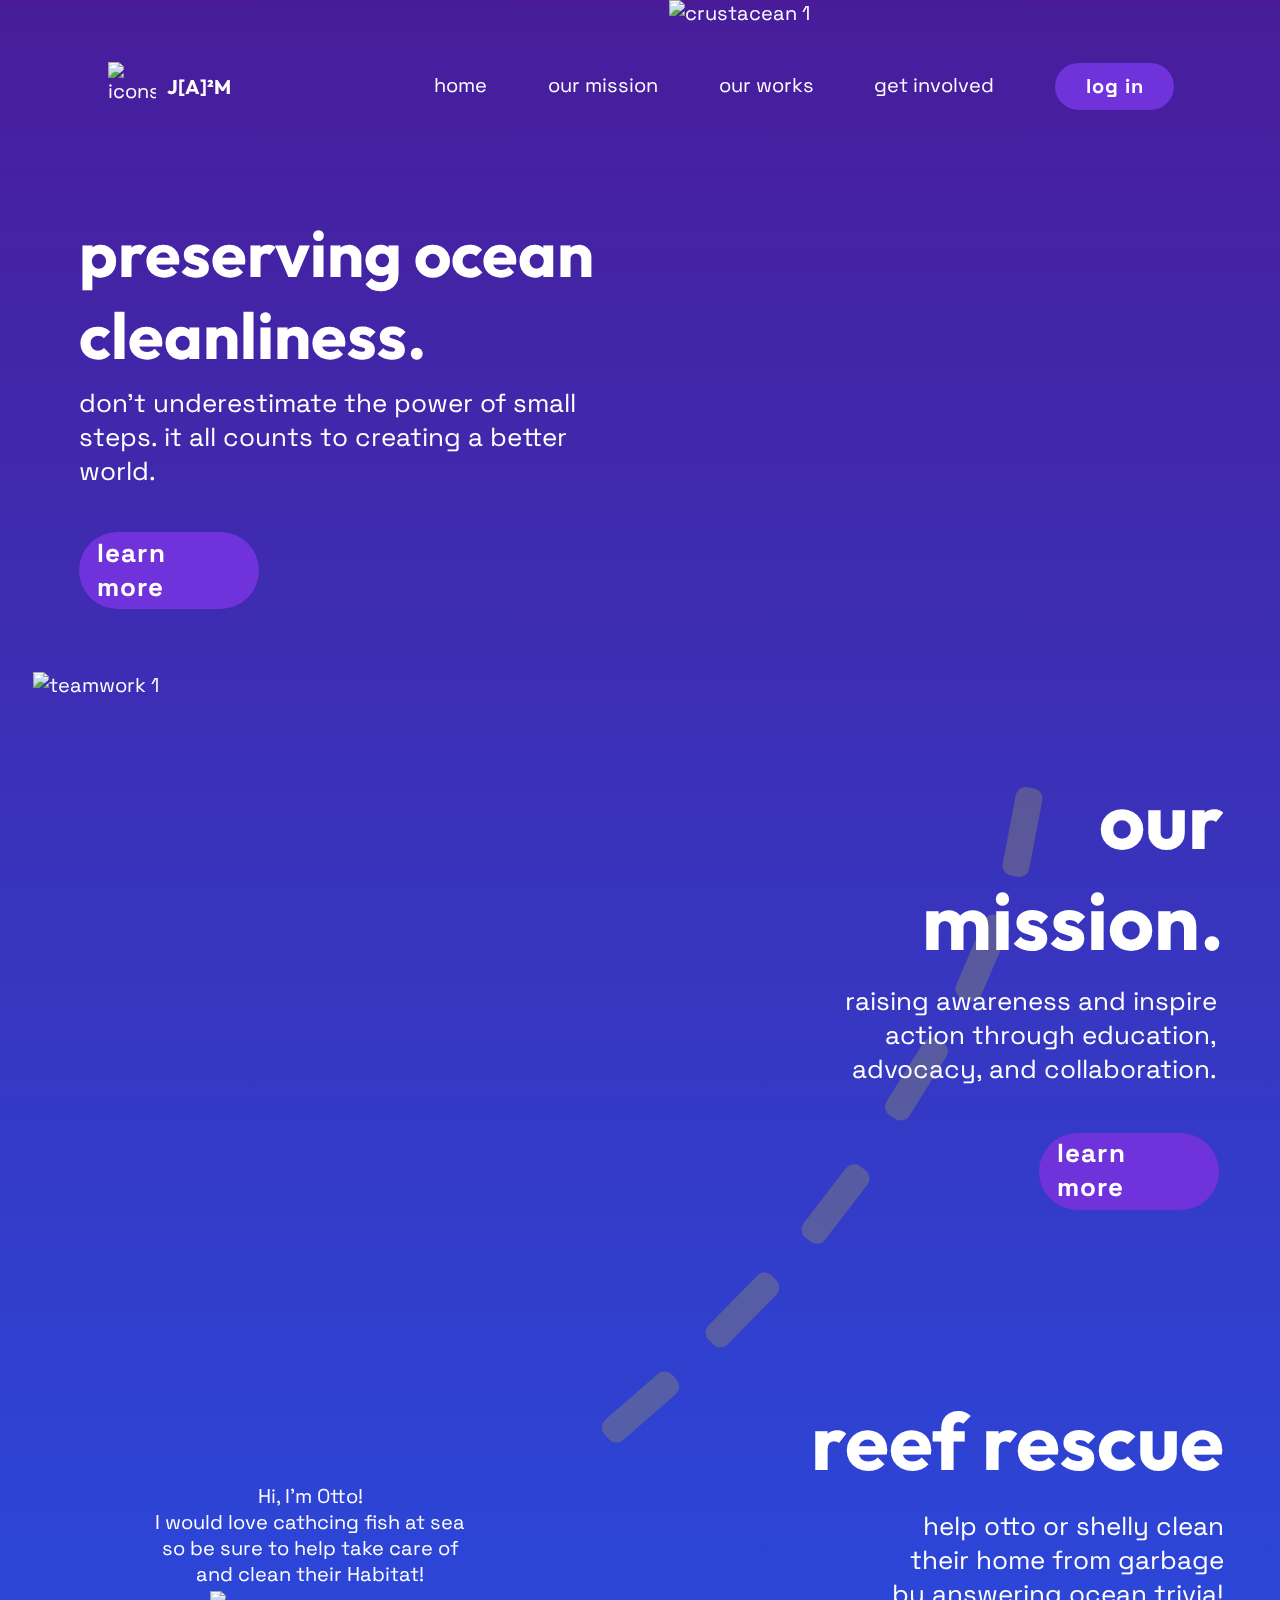
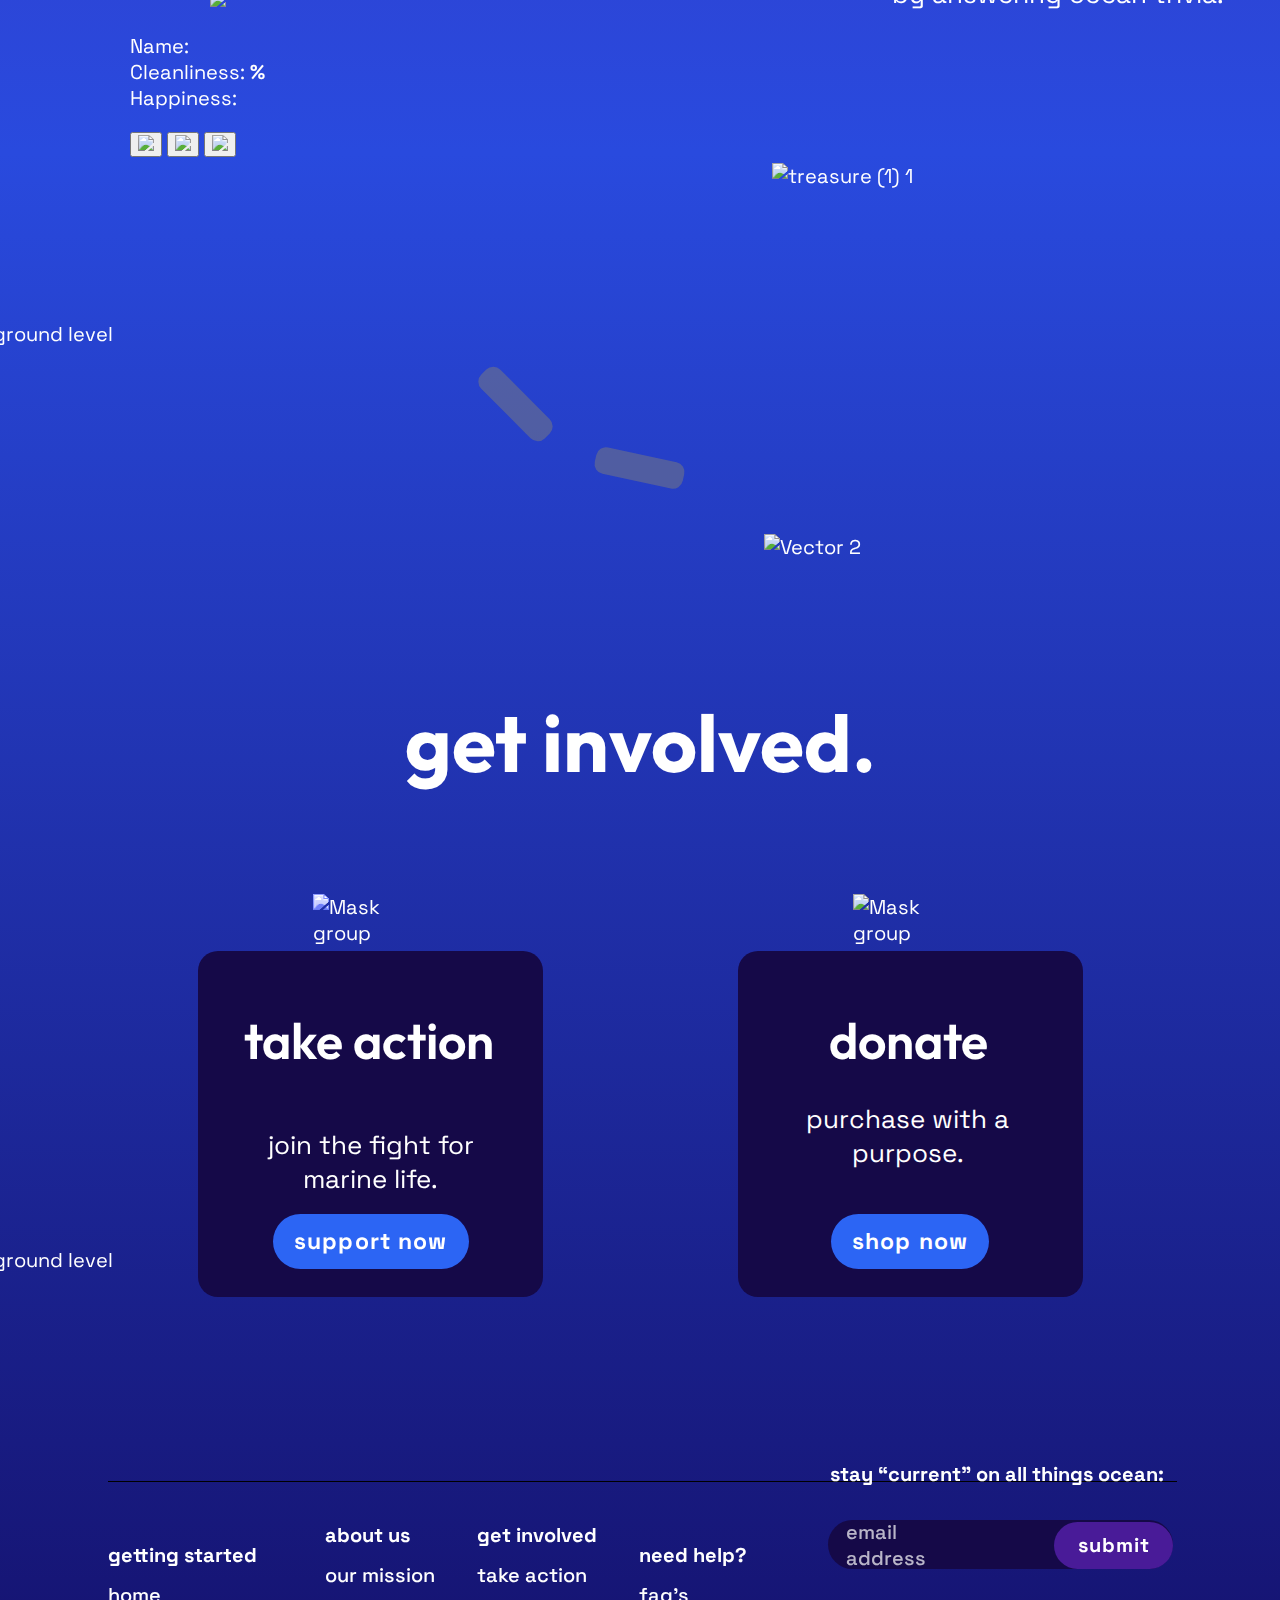
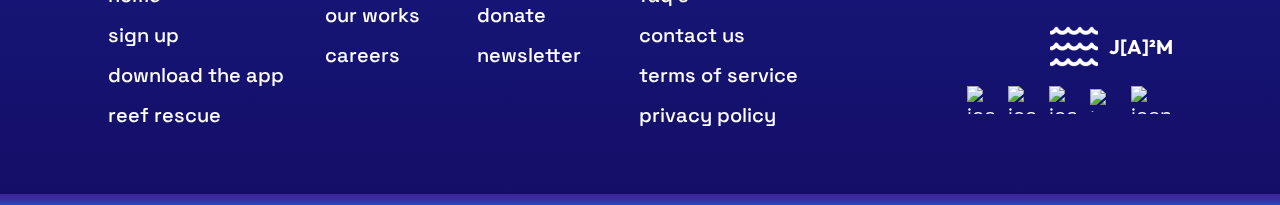
==== AnimaPackage-Flex-kbDJo/Otto.html @ 7777e270 "Add files via upload" ====
<!DOCTYPE html>
<html>
  <head>
    <meta charset="utf-8" />
    <!--<meta name=description content="This site was generated with Anima. www.animaapp.com"/>-->
    <!-- <link rel="shortcut icon" type=image/png href="https://animaproject.s3.amazonaws.com/home/favicon.png" /> -->
    <meta name="viewport" content="width=1440, maximum-scale=1.0" />
    <link rel="shortcut icon" type="image/png" href="https://animaproject.s3.amazonaws.com/home/favicon.png" />
    <meta name="og:type" content="website" />
    <meta name="twitter:card" content="photo" />
    <link rel="stylesheet" type="text/css" href="css/desktop-1.css" />
    <link rel="stylesheet" type="text/css" href="css/styleguide.css" />
    <link rel="stylesheet" type="text/css" href="css/globals.css" />
    <title> J[A]²M</title>
  </head>
  <body style="margin: 0">
    <input type="hidden" id="anPageName" name="page" value="desktop-1" />
    <div class="container-center-horizontal">
      <div class="desktop-1 screen">
        <div class="overlap-group4 spacegrotesk-normal-white-20px">
          <div class="rectangle-15"></div>
          <img class="underground-level" src="https://i.imgur.com/uPf0TE9.png" alt="underground level" />
          <img class="underground-level-1" src="https://i.imgur.com/pdkL51W.png" alt="underground level" />
          <footer class="footer">
            <div class="other-stuff spacegrotesk-bold-white-20px">
              <p class="getting-started-home">
                <span class="spacegrotesk-bold-white-20px">getting started<br /><br /></span
                ><span class="spacegrotesk-medium-white-20px"
                  >home<br /><br />sign up<br /><br />download the app<br /><br />reef rescue</span
                >
              </p>
              <div class="about-us-our-mission-our-works-careers">
                <span class="spacegrotesk-bold-white-20px">about us<br /><br /></span
                ><span class="spacegrotesk-medium-white-20px">our mission<br /><br />our works<br /><br />careers</span>
              </div>
              <div class="get-involved-take-ac">
                <span class="spacegrotesk-bold-white-20px">get involved<br /><br /></span
                ><span class="spacegrotesk-medium-white-20px">take action<br /><br />donate<br /><br />newsletter</span>
              </div>
              <p class="need-help-faqs-con">
                <span class="spacegrotesk-bold-white-20px">need help?<br /><br /></span
                ><span class="spacegrotesk-medium-white-20px"
                  >faq’s<br /><br />contact us<br /><br />terms of service<br /><br />privacy policy</span
                >
              </p>
            </div>
            <div class="flex-col">
              <div class="newsletter">
                <p class="stay-current-on-all-things-ocean spacegrotesk-bold-white-20px">
                  stay “current” on all things ocean:
                </p>
                <div class="overlap-group-1">
                  <div class="email-address spacegrotesk-medium-white-20px">email address</div>
                  <div class="learn-more-butt"><div class="submit spacegrotesk-bold-white-20px">submit</div></div>
                </div>
              </div>
              <div class="logo">
                <div class="flex-row">
                  <img
                    class="icons8-sea-waves-100-1"
                    src="img/icons8-sea-waves-100-1@2x.png"
                    alt="icons8-sea-waves-100 1"
                  />
                  <div class="jam">J[A]²M</div>
                </div>
                <div class="icon-container">
                  <img class="icon" src="https://i.imgur.com/kvqTQUo.png" alt="icon-facebook" />
                  <img class="icon" src="https://i.imgur.com/C5AHWCq.png" alt="icon-instagram" />
                  <img class="icon" src="https://i.imgur.com/YiGvRbE.png" alt="icon-linkedin" />
                  <img class="icon-twitter" src="https://i.imgur.com/aSnq5az.png" alt="icon-twitter" />
                  <img class="icon-youtube" src="https://i.imgur.com/RIFMLdv.png" alt="icon &#34;youtube&#34;" />
                </div>
              </div>
            </div>
          </footer>
          <div class="rectangle-13"></div>
          <div class="get-involved">
            <h1 class="title outfit-bold-white-80px">get involved.</h1>
            <div class="overlap-group-container">
              <div class="overlap-group">
                <div class="overlap-group-2">
                  <div class="rectangle-12"></div>
                  <div class="take-action">take action</div>

                  <p class="join-the-fight-for-marine-life spacegrotesk-normal-white-26px">
                    join the fight for marine life.
                  </p>

                  <img class="mask-group" src="https://i.imgur.com/fzIxtU1.png" alt="Mask group" />
                </div>
                <div class="learn-more-butt-1 learn-more-butt-3"><div class="x-now">support now</div></div>
              </div>

              <div class="overlap-group">
                <div class="rectangle-12"></div>
                <div class="learn-more-butt-2 learn-more-butt-3"><div class="x-now">shop now</div></div>
                <div class="donate">donate</div>
                <div class="purchase-with-a-purpose spacegrotesk-normal-white-26px">purchase with a purpose.</div>
                <img class="mask-group-1" src="https://i.imgur.com/Mtyb3Xr.png" alt="Mask group" />
              </div>
            </div>
          </div>

          <div class="path">
            <div class="rectangle-10"></div>
            <div class="flex-col-1 flex-col-5">
              <div class="rectangle-2"></div>
              <div class="rectangle-11"></div>
            </div>
            <div class="rectangle-8"></div>
            <div class="rectangle-7"></div>
            <div class="rectangle-6"></div>
            <div class="rectangle-5"></div>
            <div class="rectangle-4"></div>
          </div>

          <div class="tamagochi">
            <img class="shell-1" src="https://i.imgur.com/Re1HujH.png" alt="shell 1" />
                      <!-- game -->

<div class="game-box">
  <section id="question"> <br>Hi, I'm Otto!<br> I would love cathcing fish at sea<br> so be sure to help take care of <br>and clean their Habitat! </section>
 <section class="pet-image-container">
   <img class="pet-image" src="https://i.imgur.com/9r2dxJK.gif">
 </section>
 <section class="dashboard">
   <div>Name: <strong><span class="name"></span></strong></div>
   <div>Cleanliness: <strong><span class="clean"></span> %</strong></div>
   <div>Happiness: <strong><span class="happiness"></span> </strong></div>
 
   <div class="answer-container">
    <button class="treat-button"> <img class="button-img" src="https://i.imgur.com/hsa4h3q.png"/>
     </button> 
    <button onclick="welcome()"> <img class="button-img" src="https://i.imgur.com/5UZ8Zsi.png"/>
     </button> 
    <button class="clean-button"> <img class="button-img" src="https://i.imgur.com/xRyrxXI.png"/>
     </button>  
    </div>
   
 </section>
</div>
<!-- web-app is https, so scripts need to be too -->
<script src="https://code.jquery.com/jquery-2.2.1.min.js"
       integrity="sha256-gvQgAFzTH6trSrAWoH1iPo9Xc96QxSZ3feW6kem+O00="
       crossorigin="anonymous"></script>
<script src="ellehacks.js"></script>

            <div class="flex-col-2 flex-col-5">
              <div class="reef-rescue outfit-bold-white-80px">reef rescue</div>
              <p class="help-otto-or-shelly spacegrotesk-normal-white-26px">
                help otto or shelly clean their home from garbage by answering ocean trivia!
              </p>
              <div class="overlap-group3">
                <img class="treasure-1-1" src="https://i.imgur.com/yb5CrTP.png" alt="treasure (1) 1" />
                <img class="vector-2" src="https://i.imgur.com/D058N0V.png" alt="Vector 2" />
              </div>
            </div>
          </div>

          

          <div class="our-mission">
            <img class="teamwork-1" src="https://i.imgur.com/5xBRyx5.png" alt="teamwork 1" />
            <div class="flex-col-3 flex-col-5">
              <div class="our-mission-1 our-mission-3 outfit-bold-white-80px">our mission.</div>
              <p class="raising-awareness-an spacegrotesk-normal-white-26px">
                raising awareness and inspire action through education, advocacy, and collaboration.
              </p>
              <div class="frame-1"><div class="learn-more">learn more</div></div>
            </div>
          </div>

          <div class="hero">
            <div class="flex-col-4 flex-col-5">
              <div class="preserving-ocean-cleanliness">preserving ocean cleanliness.</div>
              <p class="dont-underestimate spacegrotesk-normal-white-26px">
                don’t underestimate the power of small steps. it all counts to creating a better world.
              </p>
              <div class="frame-1-1"><div class="learn-more">learn more</div></div>
            </div>
            <img class="crustacean-1" src="https://i.imgur.com/eOOaihy.png" alt="crustacean 1" />
          </div>

          <div class="nav-bar">
            <div class="logo-1">
              <img
                class="icons8-sea-waves-100-1"
                src="https://i.imgur.com/xpAgDY8.png"
                alt="icons8-sea-waves-100 1"
              />
              <div class="jam-1">J[A]²M</div>
            </div>
            <div class="log-in-butt"><div class="log-in spacegrotesk-bold-white-20px">log in</div></div>
          </div>

          <div class="our-works">our works</div>
          <div class="our-mission-2 our-mission-3">our mission</div>
          <div class="place">home</div>
          <div class="get-involved-1">get involved</div>
        </div>
      </div>
    </div>
  </body>
</html>
---- AnimaPackage-Flex-kbDJo/css/desktop-1.css ----
/* screen - desktop-1 */

.desktop-1 {
  align-items: flex-start;
  background: linear-gradient(180deg, rgb(73, 27, 152) 0%, rgb(39, 76, 226) 48.44%, rgb(15, 1, 78) 100%);
  background-color: rgba(255,255,255,1.0);
  border: 1px none;
  display: flex;
  height: 3405px;
  overflow: hidden;
  width: 1440px;
}

.desktop-1 .overlap-group4 {
  height: 3740px;
  margin-left: -45px;
  margin-top: -92.0px;
  position: relative;
  width: 1735px;
}

.desktop-1 .rectangle-15 {
  background: linear-gradient(180deg, rgb(72, 29, 155) 0%, rgb(41, 74, 222) 47.92%, rgb(16, 5, 85) 100%);
  height: 3639px;
  left: 45px;
  position: absolute;
  top: 101px;
  width: 1440px;
}

.desktop-1 .underground-level {
  height: 1484px;
  left: 45px;
  position: absolute;
  top: 2013px;
  width: 1440px;
}

.desktop-1 .underground-level-1 {
  height: 558px;
  left: 45px;
  position: absolute;
  top: 2939px;
  width: 1440px;
}

.desktop-1 .footer {
  align-items: flex-end;
  background-color: transparent;
  display: flex;
  flex-direction: row;
  gap: 25px;
  height: 233px;
  justify-content: flex-start;
  left: 233px;
  min-width: 1065px;
  position: absolute;
  top: 3173px;
  width: auto;
}

.desktop-1 .other-stuff {
  align-items: flex-start;
  display: flex;
  height: 189px;
  margin-bottom: 0.42px;
  min-width: 695px;
}

.desktop-1 .getting-started-home {
  letter-spacing: 0;
  line-height: 20px;
  min-height: 189px;
  min-width: 176px;
}

.desktop-1 .about-us-our-mission-our-works-careers {
  letter-spacing: 0;
  line-height: 20px;
  margin-left: 41px;
  min-height: 178px;
  min-width: 111px;
}

.desktop-1 .get-involved-take-ac {
  letter-spacing: 0;
  line-height: 20px;
  margin-left: 41px;
  min-height: 149px;
  min-width: 119px;
}

.desktop-1 .need-help-faqs-con {
  letter-spacing: 0;
  line-height: 20px;
  margin-left: 42px;
  min-height: 189px;
}

.desktop-1 .flex-col {
  align-items: flex-end;
  display: flex;
  flex-direction: column;
  gap: 53px;
  min-height: 233px;
  width: 349px;
}

.desktop-1 .newsletter {
  align-items: flex-start;
  display: flex;
  flex-direction: column;
  gap: 13px;
  min-height: 88px;
  width: 349px;
}

.desktop-1 .stay-current-on-all-things-ocean {
  letter-spacing: 0;
  line-height: normal;
  margin-left: 2px;
  width: 336px;
}

.desktop-1 .overlap-group-1 {
  align-items: center;
  background-color: var(--tolopea);
  border-radius: 50px;
  display: flex;
  gap: 75px;
  height: 49px;
  justify-content: flex-end;
  min-width: 345px;
}

.desktop-1 .email-address {
  letter-spacing: 0;
  line-height: normal;
  margin-top: 1.0px;
  opacity: 0.7;
  width: 133px;
}

.desktop-1 .learn-more-butt {
  align-items: center;
  align-self: flex-end;
  background-color: #491b98;
  border-radius: 40px;
  display: flex;
  gap: 10px;
  height: 47px;
  justify-content: center;
  padding: 11px 13px;
  position: relative;
  width: 119px;
}

.desktop-1 .submit {
  letter-spacing: 1.00px;
  line-height: normal;
  margin-top: -1.50px;
  position: relative;
  width: fit-content;
}

.desktop-1 .logo {
  align-items: flex-end;
  display: flex;
  flex-direction: column;
  gap: 15px;
  margin-right: 2px;
  min-height: 92px;
  padding: 0.0px 0;
  width: 208px;
}

.desktop-1 .flex-row {
  align-items: center;
  display: flex;
  gap: 11px;
  margin-right: 2px;
  min-width: 123px;
}

.desktop-1 .icons8-sea-waves-100-1 {
  height: 49px;
  object-fit: cover;
  width: 48px;
}

.desktop-1 .jam {
  color: var(--white);
  font-family: var(--font-family-outfit);
  font-size: var(--font-size-m);
  font-weight: 700;
  letter-spacing: 0;
  line-height: normal;
  margin-bottom: 0;
  min-height: 25px;
  min-width: 64px;
}

.desktop-1 .icon-container {
  align-items: flex-start;
  display: flex;
  gap: 14px;
  margin-right: 4.0px;
  min-width: 204px;
}

.desktop-1 .icon {
  height: 28px;
  width: 27px;
}

.desktop-1 .icon-twitter {
  align-self: center;
  height: 23px;
  margin-top: 0.19px;
  width: 27px;
}

.desktop-1 .icon-youtube {
  height: 28px;
  width: 39px;
}

.desktop-1 .rectangle-13 {
  background: linear-gradient(180deg, rgb(62, 37, 152) 0%, rgb(56.61, 46.07, 162.05) 51.43%, rgb(40, 74, 193) 100%);
  height: 11px;
  left: 43px;
  position: absolute;
  top: 3486px;
  width: 1440px;
}

.desktop-1 .get-involved {
  align-items: center;
  display: flex;
  flex-direction: column;
  gap: 48px;
  left: 323px;
  min-height: 552px;
  position: absolute;
  top: 2330px;
  width: 887px;
}

.desktop-1 .title {
  letter-spacing: 0;
  line-height: normal;
  margin-right: 3.0px;
  min-height: 101px;
  min-width: 470px;
}

.desktop-1 .overlap-group-container {
  align-items: flex-start;
  display: flex;
  gap: 195px;
  margin-right: 2.0px;
  min-width: 885px;
}

.desktop-1 .overlap-group {
  height: 403px;
  position: relative;
  width: 345px;
}

.desktop-1 .overlap-group-2 {
  height: 403px;
  left: 0;
  position: absolute;
  top: 0;
  width: 345px;
}

.desktop-1 .rectangle-12 {
  background-color: var(--tolopea);
  border-radius: 20px;
  height: 346px;
  left: 0;
  position: absolute;
  top: 57px;
  width: 345px;
}

.desktop-1 .take-action {
  color: var(--white);
  font-family: var(--font-family-outfit);
  font-size: var(--font-size-xxl);
  font-weight: 600;
  left: 46px;
  letter-spacing: 0;
  line-height: normal;
  position: absolute;
  top: 115px;
}

.desktop-1 .join-the-fight-for-marine-life {
  left: 64px;
  letter-spacing: 0;
  line-height: normal;
  position: absolute;
  text-align: center;
  top: 208px;
  width: 217px;
}

.desktop-1 .mask-group {
  height: 114px;
  left: 115px;
  mix-blend-mode: luminosity;
  position: absolute;
  top: 0;
  width: 114px;
}

.desktop-1 .learn-more-butt-1 {
  left: 75px;
}

.desktop-1 .x-now {
  color: var(--white);
  font-family: var(--font-family-space_grotesk);
  font-size: var(--font-size-l);
  font-weight: 700;
  letter-spacing: 1.15px;
  line-height: normal;
  margin-top: -1.00px;
  position: relative;
  width: fit-content;
}

.desktop-1 .learn-more-butt-2 {
  left: 93px;
}

.desktop-1 .donate {
  color: var(--white);
  font-family: var(--font-family-outfit);
  font-size: var(--font-size-xxl);
  font-weight: 600;
  left: 91px;
  letter-spacing: 0;
  line-height: normal;
  position: absolute;
  top: 115px;
}

.desktop-1 .purchase-with-a-purpose {
  left: 61px;
  letter-spacing: 0;
  line-height: normal;
  position: absolute;
  text-align: center;
  top: 208px;
  width: 217px;
}

.desktop-1 .mask-group-1 {
  height: 114px;
  left: 115px;
  position: absolute;
  top: 0;
  width: 114px;
}

.desktop-1 .path {
  align-items: flex-start;
  display: flex;
  height: 1306px;
  justify-content: flex-end;
  left: 600px;
  min-width: 569px;
  padding: 0 8.2px;
  position: absolute;
  top: 877px;
}

.desktop-1 .rectangle-10 {
  align-self: flex-end;
  background-color: var(--concord);
  border-radius: 10px;
  height: 90px;
  margin-bottom: 41.81px;
  transform: rotate(135.18deg);
  width: 27px;
}

.desktop-1 .flex-col-1 {
  align-items: flex-start;
  align-self: flex-end;
  gap: 571px;
  margin-bottom: -22.37px;
  margin-left: 97px;
  min-height: 751px;
  width: 28px;
}

.desktop-1 .rectangle-2 {
  background-color: var(--concord);
  border-radius: 10px;
  height: 90px;
  margin-left: 0.99px;
  transform: rotate(48.99deg);
  width: 27px;
}

.desktop-1 .rectangle-11 {
  background-color: var(--concord);
  border-radius: 10px;
  height: 90px;
  transform: rotate(102.09deg);
  width: 27px;
}

.desktop-1 .rectangle-8 {
  align-self: center;
  background-color: var(--concord);
  border-radius: 10px;
  height: 90px;
  margin-bottom: 257.0px;
  margin-left: 75px;
  transform: rotate(44.32deg);
  width: 27px;
}

.desktop-1 .rectangle-7 {
  align-self: center;
  background-color: var(--concord);
  border-radius: 10px;
  height: 90px;
  margin-bottom: 468.42px;
  margin-left: 66px;
  transform: rotate(37.52deg);
  width: 27px;
}

.desktop-1 .rectangle-6 {
  background-color: var(--concord);
  border-radius: 10px;
  height: 90px;
  margin-left: 54px;
  margin-top: 249.32px;
  transform: rotate(31.97deg);
  width: 27px;
}

.desktop-1 .rectangle-5 {
  background-color: var(--concord);
  border-radius: 10px;
  height: 90px;
  margin-left: 39px;
  margin-top: 127.67px;
  transform: rotate(23.31deg);
  width: 27px;
}

.desktop-1 .rectangle-4 {
  background-color: var(--concord);
  border-radius: 10px;
  height: 90px;
  margin-left: 13px;
  margin-top: 1.73px;
  transform: rotate(10.83deg);
  width: 27px;
}

.desktop-1 .tamagochi {
  align-items: flex-start;
  display: flex;
  gap: 14px;
  height: 927px;
  justify-content: flex-end;
  left: 0;
  min-width: 1353px;
  padding: 0 4.0px;
  position: absolute;
  top: 1346px;
}

.desktop-1 .shell-1 {
  height: 765px;
  margin-top: 0;
  object-fit: cover;
  width: 831px;
}

.desktop-1 .flex-col-2 {
  align-items: flex-end;
  align-self: flex-end;
  margin-bottom: 0;
  min-height: 762px;
  width: 460px;
}

.desktop-1 .reef-rescue {
  letter-spacing: 0;
  line-height: normal;
  min-height: 101px;
  min-width: 411px;
  text-align: right;
}

.desktop-1 .help-otto-or-shelly {
  letter-spacing: 0;
  line-height: normal;
  margin-top: 18px;
  text-align: right;
  width: 341px;
}

.desktop-1 .overlap-group3 {
  align-self: flex-start;
  height: 418px;
  margin-top: 126px;
  position: relative;
  width: 408px;
}

.desktop-1 .treasure-1-1 {
  height: 400px;
  left: 8px;
  object-fit: cover;
  position: absolute;
  top: 0;
  width: 400px;
}

.desktop-1 .vector-2 {
  height: 47px;
  left: 0;
  position: absolute;
  top: 371px;
  width: 361px;
}

.desktop-1 .our-mission {
  align-items: center;
  display: flex;
  gap: 150px;
  height: 600px;
  left: 158px;
  min-width: 1195px;
  position: absolute;
  top: 764px;
}

.desktop-1 .teamwork-1 {
  height: 600px;
  object-fit: cover;
  width: 600px;
}

.desktop-1 .flex-col-3 {
  align-items: flex-end;
  margin-top: 34.0px;
  min-height: 314px;
  width: 441px;
}

.desktop-1 .our-mission-1 {
  min-height: 101px;
  min-width: 441px;
  text-align: right;
}

.desktop-1 .raising-awareness-an {
  align-self: center;
  letter-spacing: 0;
  line-height: normal;
  margin-left: 3.0px;
  margin-top: 13px;
  min-height: 109px;
  text-align: right;
  width: 424px;
}

.desktop-1 .frame-1 {
  align-items: center;
  background-color: var(--purple-heart);
  border-radius: 40px;
  display: flex;
  gap: 10px;
  height: 77px;
  justify-content: center;
  margin-right: 5px;
  margin-top: 14px;
  padding: 30px 40px;
  position: relative;
  width: 180px;
}

.desktop-1 .learn-more {
  color: var(--white);
  font-family: var(--font-family-space_grotesk);
  font-size: var(--font-size-xl);
  font-weight: 700;
  letter-spacing: 1.30px;
  line-height: normal;
  margin-bottom: -7.00px;
  margin-left: -22.50px;
  margin-right: -22.50px;
  margin-top: -9.00px;
  position: relative;
  width: fit-content;
}

.desktop-1 .hero {
  align-items: center;
  display: flex;
  gap: 71px;
  height: 937px;
  left: 204px;
  min-width: 1531px;
  position: absolute;
  top: 0;
}

.desktop-1 .flex-col-4 {
  align-items: flex-start;
  margin-top: 68.91px;
  min-height: 368px;
  width: 519px;
}

.desktop-1 .preserving-ocean-cleanliness {
  color: var(--white);
  font-family: var(--font-family-outfit);
  font-size: var(--font-size-xxxl);
  font-weight: 700;
  letter-spacing: 0;
  line-height: normal;
  width: 519px;
}

.desktop-1 .dont-underestimate {
  letter-spacing: 0;
  line-height: normal;
  margin-top: 10px;
  width: 519px;
}

.desktop-1 .frame-1-1 {
  align-items: center;
  background-color: var(--purple-heart);
  border-radius: 40px;
  display: flex;
  gap: 10px;
  height: 77px;
  justify-content: center;
  margin-top: 18px;
  padding: 30px 40px;
  position: relative;
  width: 180px;
}

.desktop-1 .crustacean-1 {
  align-self: flex-end;
  height: 845px;
  object-fit: cover;
  width: 691px;
}

.desktop-1 .nav-bar {
  align-items: center;
  display: flex;
  gap: 822px;
  height: 49px;
  left: 233px;
  min-width: 1066px;
  position: absolute;
  top: 154px;
}

.desktop-1 .logo-1 {
  align-items: center;
  display: flex;
  gap: 11px;
  min-width: 125px;
}

.desktop-1 .jam-1 {
  color: var(--white);
  font-family: var(--font-family-outfit);
  font-size: var(--font-size-m);
  font-weight: 700;
  letter-spacing: 0;
  line-height: normal;
  min-height: 25px;
  min-width: 64px;
}

.desktop-1 .log-in-butt {
  align-items: center;
  background-color: var(--purple-heart);
  border-radius: 40px;
  display: flex;
  gap: 10px;
  height: 47px;
  justify-content: center;
  padding: 11px 13px;
  position: relative;
  width: 119px;
}

.desktop-1 .log-in {
  letter-spacing: 1.00px;
  line-height: normal;
  margin-top: -1.50px;
  position: relative;
  width: fit-content;
}

.desktop-1 .our-works {
  left: 844px;
  letter-spacing: 0;
  line-height: normal;
  position: absolute;
  top: 164px;
}

.desktop-1 .our-mission-2 {
  left: 673px;
  position: absolute;
  top: 164px;
}

.desktop-1 .place {
  left: 559px;
  letter-spacing: 0;
  line-height: normal;
  position: absolute;
  top: 164px;
}

.desktop-1 .get-involved-1 {
  left: 999px;
  letter-spacing: 0;
  line-height: normal;
  position: absolute;
  top: 164px;
}

.desktop-1 .flex-col-5 {
  display: flex;
  flex-direction: column;
}

.desktop-1 .learn-more-butt-3 {
  align-items: center;
  background-color: #2c65f4;
  border-radius: 40px;
  display: flex;
  gap: 10px;
  justify-content: center;
  padding: 13px 21px;
  position: absolute;
  top: 320px;
  width: fit-content;
}

.desktop-1 .our-mission-3 {
  letter-spacing: 0;
  line-height: normal;
}
---- AnimaPackage-Flex-kbDJo/css/styleguide.css ----
:root { 
  --black: #000000;
  --concord: #7c7c7c80;
  --purple-heart: #7032db;
  --tolopea: #150948;
  --white: #ffffff;
 
  --font-size-l: 23px;
  --font-size-m: 20px;
  --font-size-xl: 26px;
  --font-size-xxl: 50px;
  --font-size-xxxl: 65px;
  --font-size-xxxxl: 80px;
 
  --font-family-outfit: "Outfit", Helvetica;
  --font-family-space_grotesk: "Space Grotesk", Helvetica;
}
.spacegrotesk-bold-white-20px {
  color: var(--white);
  font-family: var(--font-family-space_grotesk);
  font-size: var(--font-size-m);
  font-style: normal;
  font-weight: 700;
}

.spacegrotesk-medium-white-20px {
  color: var(--white);
  font-family: var(--font-family-space_grotesk);
  font-size: var(--font-size-m);
  font-style: normal;
  font-weight: 500;
}

.spacegrotesk-normal-white-26px {
  color: var(--white);
  font-family: var(--font-family-space_grotesk);
  font-size: var(--font-size-xl);
  font-style: normal;
  font-weight: 400;
}

.spacegrotesk-normal-white-20px {
  color: var(--white);
  font-family: var(--font-family-space_grotesk);
  font-size: var(--font-size-m);
  font-style: normal;
  font-weight: 400;
}

.outfit-bold-white-80px {
  color: var(--white);
  font-family: var(--font-family-outfit);
  font-size: var(--font-size-xxxxl);
  font-style: normal;
  font-weight: 700;
}



/* game */

* {
  box-sizing: border-box;
}

body {
  font-family: helvetica, arial, sans-serif;
  margin: 25px;
}

main {
  display:block;
  height:175px;
}

header {
  border-bottom: 1px solid black;
}

h1 {
  font-weight: bold;
  color: #000;
}

.question {
text-align: center;
}


.bold {
  font-weight: bold;
}

p {
  max-width: 600px;
}


li {
  margin-bottom: 5px;
}

footer {
  padding-top: 25px;
  border-top: 1px solid black;
}

footer a {
  float:left;
  margin:5px;
}

.pet-image {
  height: 200px;
}

.dashboard div {
  display:block;
}

.pet-image-container {
  left: 100px;
  margin-left: auto;
  margin-right: auto;
  width: 50%;
}

.dashboard {
  left: 100px;
  padding:20px;
  color: white;
}

.answer-container {
  margin-top:20px;
  width: 350px;
  margin-right: 10px;
}

.treat-button {

cursor:pointer;
float: center;
}

.play-button {
  left: 100px;
  cursor:pointer;
  float: center;

  }

.clean-button {
  left: 100px;
  cursor:pointer;
  float: center;
  }

.name {
  color: white;
}
.clean {
  color: white;
}
.happiness {
  color: white;
}

.button-img {
  height: 45px;
  
}
#question {
  text-align: center;
  color: white;
}

.game-box {
margin-top: 15%;
margin-left: 10%;
 left: 100px;
 position: absolute;
 background-image: url("https://i.imgur.com/5vKzJaw.png");
 background-repeat: no-repeat;
 background-size: 400px 375px;
}
---- AnimaPackage-Flex-kbDJo/css/globals.css ----
@import url("https://cdnjs.cloudflare.com/ajax/libs/meyer-reset/2.0/reset.min.css");
@import url("https://fonts.googleapis.com/css?family=Space+Grotesk:400,700,500|Outfit:700,600");
/* The following line is used to measure usage of this code in production. For more info see our usage billing page */
@import url("https://px.animaapp.com/63f1d993ade6ff63d2f70582.63f1d993eaf9e6550921fcda.VscikvF.hcp.png");



.screen a {
  display: contents;
  text-decoration: none;
}

.container-center-horizontal {
  display: flex;
  flex-direction: row;
  justify-content: center;
  pointer-events: none;
  width: 100%;
}

.container-center-horizontal > * {
  flex-shrink: 0;
  pointer-events: auto;
}

* {
  box-sizing: border-box;
}
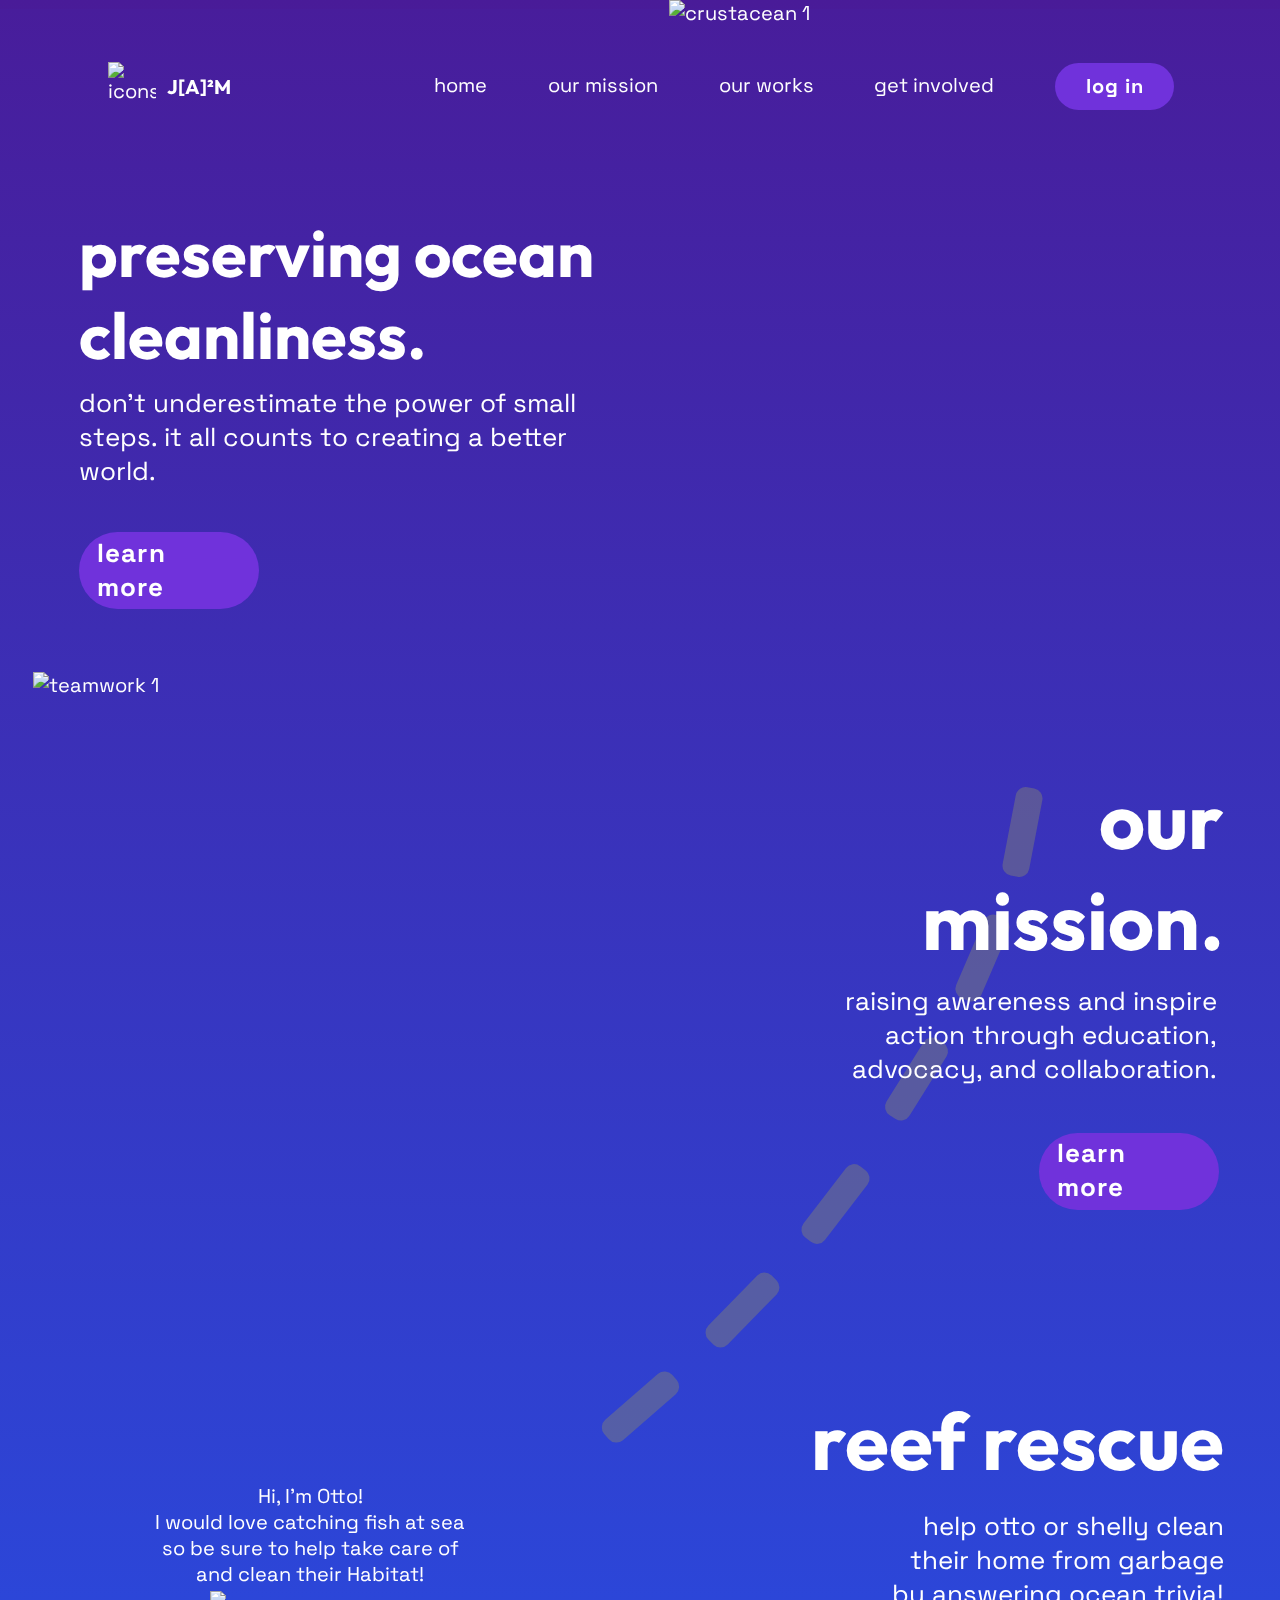
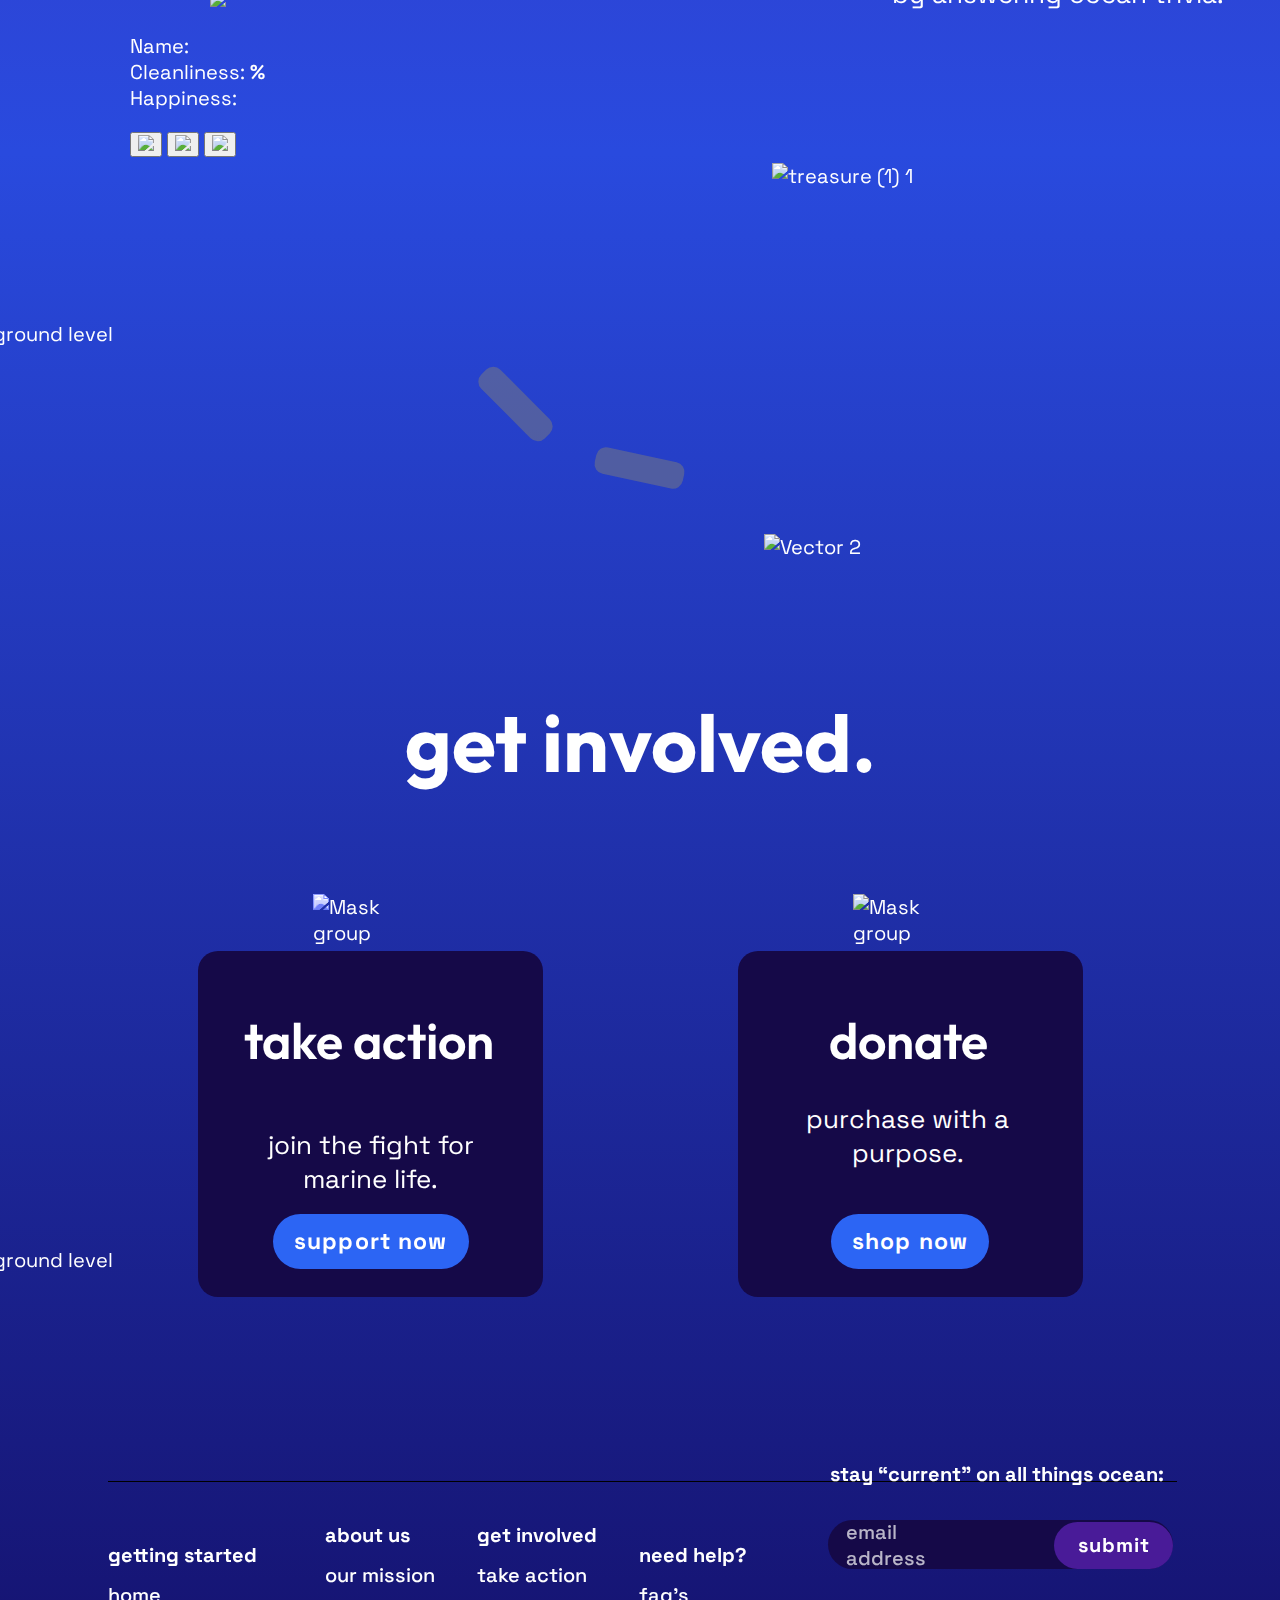
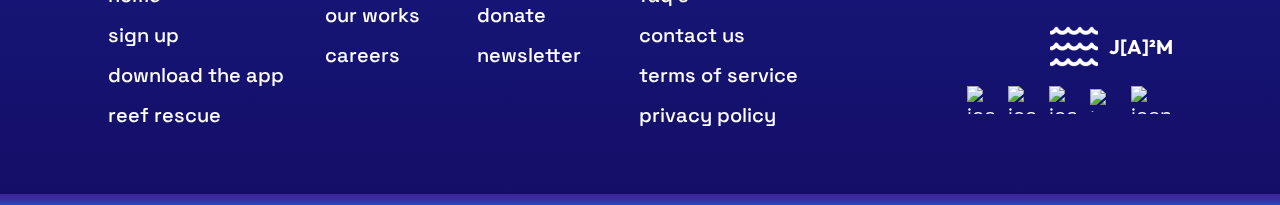
==== commit ddfcff4e: "Add files via upload" ====
--- a/AnimaPackage-Flex-kbDJo/Otto.html
+++ b/AnimaPackage-Flex-kbDJo/Otto.html
@@ -119,7 +119,7 @@
                       <!-- game -->
 
 <div class="game-box">
-  <section id="question"> <br>Hi, I'm Otto!<br> I would love cathcing fish at sea<br> so be sure to help take care of <br>and clean their Habitat! </section>
+  <section id="question"> <br>Hi, I'm Otto!<br> I would love catching fish at sea<br> so be sure to help take care of <br>and clean their Habitat! </section>
  <section class="pet-image-container">
    <img class="pet-image" src="https://i.imgur.com/9r2dxJK.gif">
  </section>
